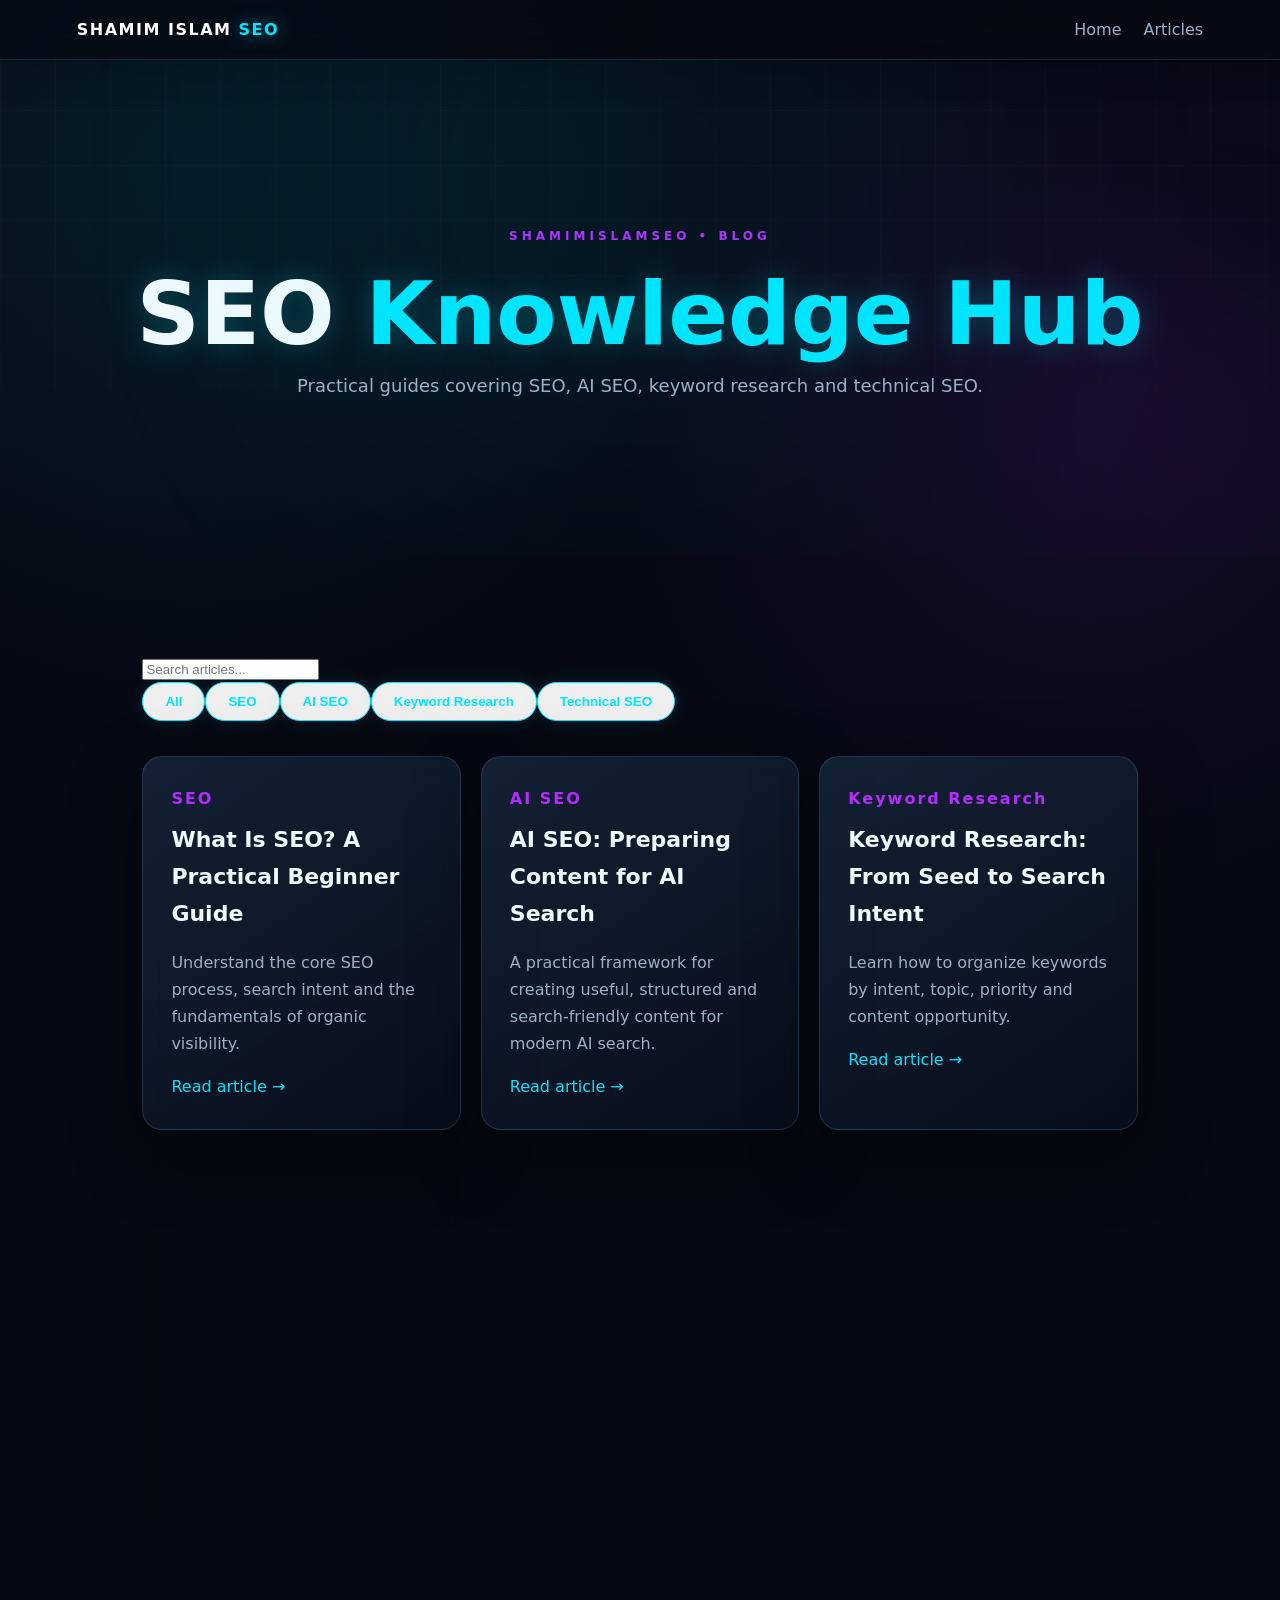
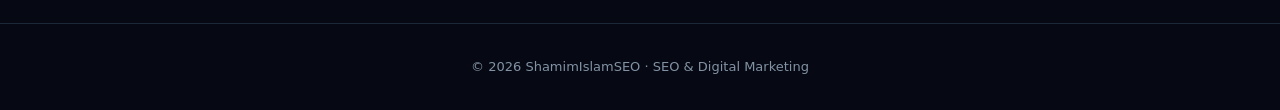
==== blog/index.html @ feb34852 "Add SEO blog hub with search and category filters" ====
<!doctype html><html lang="en"><head><meta charset="utf-8"><meta name="viewport" content="width=device-width,initial-scale=1"><title>SEO Blog | ShamimIslamSEO</title><meta name="description" content="SEO, AI SEO, Keyword Research and Technical SEO articles by ShamimIslamSEO."><meta name="robots" content="index,follow"><link rel="canonical" href="https://shamimislamseo.github.io/blog/"><meta property="og:title" content="SEO Blog | ShamimIslamSEO"><meta property="og:description" content="Practical SEO, AI SEO, Keyword Research and Technical SEO articles."><meta property="og:type" content="website"><meta property="og:url" content="https://shamimislamseo.github.io/blog/"><link rel="stylesheet" href="../style.css"></head><body><header class="nav"><a class="brand" href="../">SHAMIM ISLAM <span>SEO</span></a><nav><a href="../">Home</a><a href="#articles">Articles</a></nav></header><main><section class="hero" style="min-height:55vh"><p class="eyebrow">SHAMIMISLAMSEO • BLOG</p><h1>SEO <span>Knowledge Hub</span></h1><p class="lead">Practical guides covering SEO, AI SEO, keyword research and technical SEO.</p></section><section id="articles" class="section"><div class="blog-tools"><input id="search" type="search" placeholder="Search articles..." aria-label="Search articles"><div class="filters"><button class="btn filter active" data-category="all">All</button><button class="btn filter" data-category="SEO">SEO</button><button class="btn filter" data-category="AI SEO">AI SEO</button><button class="btn filter" data-category="Keyword Research">Keyword Research</button><button class="btn filter" data-category="Technical SEO">Technical SEO</button></div></div><div id="posts" class="grid"></div><p id="empty" hidden>No matching articles found.</p></section></main><footer>© <span id="year"></span> ShamimIslamSEO · SEO & Digital Marketing</footer><script>const posts=[{title:'What Is SEO? A Practical Beginner Guide',cat:'SEO',desc:'Understand the core SEO process, search intent and the fundamentals of organic visibility.',url:'seo-basics.html'},{title:'AI SEO: Preparing Content for AI Search',cat:'AI SEO',desc:'A practical framework for creating useful, structured and search-friendly content for modern AI search.',url:'ai-seo.html'},{title:'Keyword Research: From Seed to Search Intent',cat:'Keyword Research',desc:'Learn how to organize keywords by intent, topic, priority and content opportunity.',url:'keyword-research.html'},{title:'Technical SEO Checklist for Modern Websites',cat:'Technical SEO',desc:'A focused checklist for crawlability, indexing, performance, structured data and site architecture.',url:'technical-seo.html'}];let category='all';const postsEl=document.getElementById('posts'),search=document.getElementById('search'),empty=document.getElementById('empty');function render(){const q=search.value.toLowerCase().trim();const list=posts.filter(p=>(category==='all'||p.cat===category)&&(!q||(p.title+' '+p.desc+' '+p.cat).toLowerCase().includes(q)));postsEl.innerHTML=list.map(p=>`<article class="reveal visible"><div class="tag">${p.cat}</div><h3>${p.title}</h3><p>${p.desc}</p><a href="${p.url}">Read article →</a></article>`).join('');empty.hidden=list.length!==0}document.querySelectorAll('.filter').forEach(b=>b.onclick=()=>{document.querySelectorAll('.filter').forEach(x=>x.classList.remove('active'));b.classList.add('active');category=b.dataset.category;render()});search.oninput=render;document.getElementById('year').textContent=new Date().getFullYear();render();</script></body></html>
---- style.css ----
:root{--bg:#060913;--panel:rgba(15,23,42,.62);--panel2:rgba(20,31,52,.72);--text:#eef9ff;--muted:#9fb0c4;--cyan:#00e5ff;--purple:#b52cff;--line:rgba(130,180,220,.18);--shadow:0 24px 70px rgba(0,0,0,.35)}
*{box-sizing:border-box}html{scroll-behavior:smooth}body{margin:0;background:radial-gradient(circle at 15% 10%,rgba(0,229,255,.09),transparent 28%),radial-gradient(circle at 85% 25%,rgba(181,44,255,.09),transparent 28%),var(--bg);color:var(--text);font-family:Inter,system-ui,-apple-system,Segoe UI,sans-serif;line-height:1.7;overflow-x:hidden}body:before{content:"";position:fixed;inset:0;pointer-events:none;background-image:linear-gradient(rgba(255,255,255,.025) 1px,transparent 1px),linear-gradient(90deg,rgba(255,255,255,.025) 1px,transparent 1px);background-size:55px 55px;mask-image:linear-gradient(to bottom,black,transparent 75%);z-index:-1}.nav{position:sticky;top:0;z-index:50;display:flex;justify-content:space-between;align-items:center;padding:16px 6%;background:rgba(6,9,19,.72);backdrop-filter:blur(18px);-webkit-backdrop-filter:blur(18px);border-bottom:1px solid var(--line);box-shadow:0 8px 35px rgba(0,0,0,.18)}.brand{color:white;text-decoration:none;font-weight:900;letter-spacing:1.5px}.brand span{color:var(--cyan);text-shadow:0 0 18px rgba(0,229,255,.55)}nav{display:flex;gap:22px}nav a{color:var(--muted);text-decoration:none;transition:.25s}nav a:hover{color:var(--cyan);transform:translateY(-1px)}.menu{display:none;background:none;border:0;color:white;font-size:25px;cursor:pointer}
.hero{min-height:90vh;display:grid;place-content:center;text-align:center;padding:80px 7%;position:relative;overflow:hidden;perspective:1000px}.hero:before,.hero:after{content:"";position:absolute;border-radius:50%;pointer-events:none}.hero:before{width:520px;height:520px;background:var(--cyan);filter:blur(170px);opacity:.09;left:50%;top:25%;transform:translate(-50%,-50%)}.hero:after{width:260px;height:260px;background:var(--purple);filter:blur(120px);opacity:.08;right:-60px;bottom:0}.glow{font-size:52px;color:var(--cyan);text-shadow:0 0 35px var(--cyan);animation:float 4s ease-in-out infinite}.eyebrow{color:var(--purple);letter-spacing:4px;font-size:12px;font-weight:800}.hero h1{font-size:clamp(46px,8vw,88px);line-height:1.05;margin:10px 0;text-shadow:0 0 28px rgba(0,229,255,.25)}.hero h1 span{color:var(--cyan)}.hero h2{font-size:clamp(20px,3vw,30px);margin:12px 0;color:#d8e7f1}.lead{max-width:850px;margin:0 auto;color:var(--muted);font-size:18px}.buttons{display:flex;justify-content:center;gap:14px;margin-top:30px;flex-wrap:wrap}.btn{display:inline-block;padding:11px 22px;border:1px solid var(--cyan);border-radius:30px;color:var(--cyan);text-decoration:none;font-weight:800;box-shadow:0 0 18px rgba(0,229,255,.12);transition:.25s}.btn:hover{background:var(--cyan);color:#071019;transform:translateY(-3px);box-shadow:0 12px 30px rgba(0,229,255,.2)}.btn.ghost{border-color:var(--purple);color:#d98cff}.btn.ghost:hover{background:var(--purple);color:white}
.section{padding:100px 8%;max-width:1200px;margin:auto}.section h2{font-size:40px;margin:0 0 18px}.section>p:not(.eyebrow){color:var(--muted);max-width:850px}.alt{max-width:none;background:rgba(255,255,255,.018);border-top:1px solid rgba(255,255,255,.04);border-bottom:1px solid rgba(255,255,255,.04)}.grid{display:grid;grid-template-columns:repeat(3,1fr);gap:20px;margin-top:35px}.grid article,.steps>div,.facts div{background:linear-gradient(145deg,rgba(25,43,66,.72),rgba(8,14,27,.82));border:1px solid var(--line);border-radius:20px;padding:28px;box-shadow:var(--shadow);backdrop-filter:blur(12px);-webkit-backdrop-filter:blur(12px);transition:transform .3s ease,border-color .3s ease,box-shadow .3s ease}.grid article:hover,.steps>div:hover,.facts div:hover{transform:translateY(-8px) rotateX(1deg);border-color:rgba(0,229,255,.35);box-shadow:0 28px 80px rgba(0,0,0,.42),0 0 30px rgba(0,229,255,.06)}.grid h3{font-size:22px;margin:8px 0}.grid p,.steps p{color:var(--muted)}.grid a{color:var(--cyan);text-decoration:none}.grid article>span,.tag{color:var(--purple);font-weight:900;letter-spacing:2px}.facts{display:grid;grid-template-columns:repeat(3,1fr);gap:18px;margin-top:35px}.facts div{border-left:2px solid var(--cyan)}.facts b,.facts small{display:block}.facts b{font-size:25px}.facts small{color:var(--muted)}.steps{display:grid;grid-template-columns:repeat(3,1fr);gap:20px;margin-top:35px}.steps b{font-size:30px;color:var(--cyan)}.note{margin-top:25px!important;font-size:13px}.contact{text-align:center}.contact>p{margin-left:auto;margin-right:auto}footer{text-align:center;padding:32px;color:#8292a4;border-top:1px solid var(--line);font-size:13px}.reveal{opacity:0;transform:translateY(28px);transition:opacity .7s ease,transform .7s ease}.reveal.visible{opacity:1;transform:none}
@keyframes float{0%,100%{transform:translateY(0) rotate(0)}50%{transform:translateY(-9px) rotate(3deg)}}
@media(max-width:800px){nav{display:none;position:absolute;top:67px;left:0;right:0;background:rgba(7,12,23,.97);padding:20px;flex-direction:column;border-bottom:1px solid var(--line)}.nav nav.open{display:flex}.menu{display:block}.grid,.steps,.facts{grid-template-columns:1fr}.section{padding:75px 6%}.hero{min-height:84vh;padding:60px 6%}.hero h1{font-size:48px}.lead{font-size:16px}}@media(prefers-reduced-motion:reduce){html{scroll-behavior:auto}.reveal{opacity:1;transform:none;transition:none}.glow{animation:none}.grid article,.steps>div,.facts div,.btn{transition:none}}
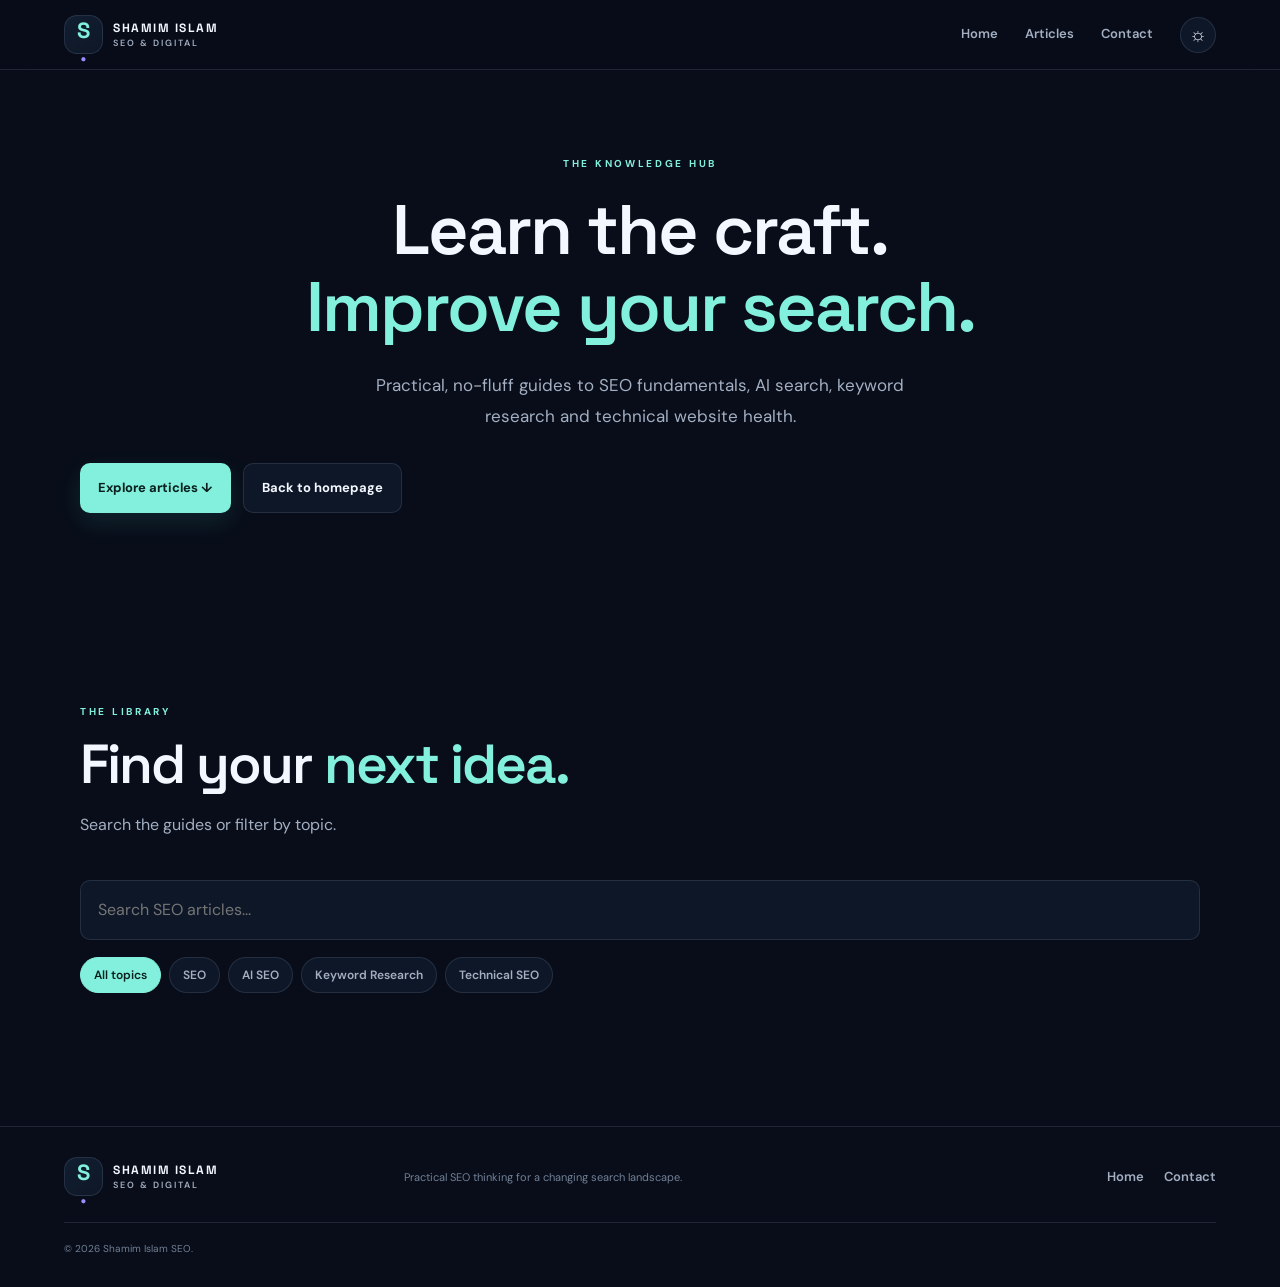
==== commit b456b12d: "Refresh SEO blog hub to match new site design" ====
--- a/blog/index.html
+++ b/blog/index.html
@@ -1 +1 @@
-<!doctype html><html lang="en"><head><meta charset="utf-8"><meta name="viewport" content="width=device-width,initial-scale=1"><title>SEO Blog | ShamimIslamSEO</title><meta name="description" content="SEO, AI SEO, Keyword Research and Technical SEO articles by ShamimIslamSEO."><meta name="robots" content="index,follow"><link rel="canonical" href="https://shamimislamseo.github.io/blog/"><meta property="og:title" content="SEO Blog | ShamimIslamSEO"><meta property="og:description" content="Practical SEO, AI SEO, Keyword Research and Technical SEO articles."><meta property="og:type" content="website"><meta property="og:url" content="https://shamimislamseo.github.io/blog/"><link rel="stylesheet" href="../style.css"></head><body><header class="nav"><a class="brand" href="../">SHAMIM ISLAM <span>SEO</span></a><nav><a href="../">Home</a><a href="#articles">Articles</a></nav></header><main><section class="hero" style="min-height:55vh"><p class="eyebrow">SHAMIMISLAMSEO • BLOG</p><h1>SEO <span>Knowledge Hub</span></h1><p class="lead">Practical guides covering SEO, AI SEO, keyword research and technical SEO.</p></section><section id="articles" class="section"><div class="blog-tools"><input id="search" type="search" placeholder="Search articles..." aria-label="Search articles"><div class="filters"><button class="btn filter active" data-category="all">All</button><button class="btn filter" data-category="SEO">SEO</button><button class="btn filter" data-category="AI SEO">AI SEO</button><button class="btn filter" data-category="Keyword Research">Keyword Research</button><button class="btn filter" data-category="Technical SEO">Technical SEO</button></div></div><div id="posts" class="grid"></div><p id="empty" hidden>No matching articles found.</p></section></main><footer>© <span id="year"></span> ShamimIslamSEO · SEO & Digital Marketing</footer><script>const posts=[{title:'What Is SEO? A Practical Beginner Guide',cat:'SEO',desc:'Understand the core SEO process, search intent and the fundamentals of organic visibility.',url:'seo-basics.html'},{title:'AI SEO: Preparing Content for AI Search',cat:'AI SEO',desc:'A practical framework for creating useful, structured and search-friendly content for modern AI search.',url:'ai-seo.html'},{title:'Keyword Research: From Seed to Search Intent',cat:'Keyword Research',desc:'Learn how to organize keywords by intent, topic, priority and content opportunity.',url:'keyword-research.html'},{title:'Technical SEO Checklist for Modern Websites',cat:'Technical SEO',desc:'A focused checklist for crawlability, indexing, performance, structured data and site architecture.',url:'technical-seo.html'}];let category='all';const postsEl=document.getElementById('posts'),search=document.getElementById('search'),empty=document.getElementById('empty');function render(){const q=search.value.toLowerCase().trim();const list=posts.filter(p=>(category==='all'||p.cat===category)&&(!q||(p.title+' '+p.desc+' '+p.cat).toLowerCase().includes(q)));postsEl.innerHTML=list.map(p=>`<article class="reveal visible"><div class="tag">${p.cat}</div><h3>${p.title}</h3><p>${p.desc}</p><a href="${p.url}">Read article →</a></article>`).join('');empty.hidden=list.length!==0}document.querySelectorAll('.filter').forEach(b=>b.onclick=()=>{document.querySelectorAll('.filter').forEach(x=>x.classList.remove('active'));b.classList.add('active');category=b.dataset.category;render()});search.oninput=render;document.getElementById('year').textContent=new Date().getFullYear();render();</script></body></html>+<!doctype html><html lang="en"><head><meta charset="utf-8"><meta name="viewport" content="width=device-width,initial-scale=1"><title>SEO Blog | ShamimIslamSEO</title><meta name="description" content="Practical guides about SEO, AI SEO, keyword research and technical SEO by ShamimIslamSEO."><meta name="robots" content="index,follow,max-image-preview:large"><link rel="canonical" href="https://shamimislamseo.github.io/blog/"><meta name="theme-color" content="#080d19"><meta property="og:title" content="SEO Blog | ShamimIslamSEO"><meta property="og:description" content="Practical guides about SEO, AI SEO, keyword research and technical SEO."><meta property="og:type" content="website"><meta property="og:url" content="https://shamimislamseo.github.io/blog/"><link rel="stylesheet" href="../style.css"><script type="application/ld+json">{"@context":"https://schema.org","@type":"Blog","name":"ShamimIslamSEO Blog","url":"https://shamimislamseo.github.io/blog/","author":{"@type":"Person","name":"Shamim Islam"}}</script></head><body><header class="site-header"><a class="brand" href="../"><span class="brand-mark">S<span>·</span></span><span class="brand-name">SHAMIM ISLAM<small>SEO & DIGITAL</small></span></a><button class="menu" aria-label="Toggle navigation" aria-expanded="false">☰</button><nav class="main-nav"><a href="../">Home</a><a href="#articles">Articles</a><a href="../#contact">Contact</a><button class="theme-toggle" type="button" aria-label="Switch color theme">☼</button></nav></header><main class="blog-page"><section class="hero section-wrap"><p class="eyebrow">THE KNOWLEDGE HUB</p><h1>Learn the craft.<br><span>Improve your search.</span></h1><p class="hero-lead">Practical, no-fluff guides to SEO fundamentals, AI search, keyword research and technical website health.</p><div class="hero-actions"><a class="button button-primary" href="#articles">Explore articles ↓</a><a class="button button-secondary" href="../">Back to homepage</a></div></section><section id="articles" class="section-wrap section-pad"><div class="section-heading"><p class="eyebrow">THE LIBRARY</p><h2>Find your <span>next idea.</span></h2><p class="section-intro">Search the guides or filter by topic.</p></div><div class="blog-tools"><input id="search" type="search" placeholder="Search SEO articles..." aria-label="Search articles"><div class="filters"><button class="filter active" data-category="all">All topics</button><button class="filter" data-category="SEO">SEO</button><button class="filter" data-category="AI SEO">AI SEO</button><button class="filter" data-category="Keyword Research">Keyword Research</button><button class="filter" data-category="Technical SEO">Technical SEO</button></div></div><div id="posts"></div><p id="empty" hidden>No articles match your search. Try another keyword or category.</p></section></main><footer class="site-footer"><a class="brand footer-brand" href="../"><span class="brand-mark">S<span>·</span></span><span class="brand-name">SHAMIM ISLAM<small>SEO & DIGITAL</small></span></a><p>Practical SEO thinking for a changing search landscape.</p><div class="footer-links"><a href="../">Home</a><a href="../#contact">Contact</a></div><small>© <span id="year"></span> Shamim Islam SEO.</small></footer><script>const posts=[{title:'What Is SEO? A Practical Beginner Guide',cat:'SEO',desc:'Understand search intent, technical foundations and useful content.',url:'seo-basics.html',time:'6 min read'},{title:'AI SEO: Preparing Content for AI Search',cat:'AI SEO',desc:'Make content clear, trustworthy and easy to understand across modern search experiences.',url:'ai-seo.html',time:'5 min read'},{title:'Keyword Research: From Seed to Search Intent',cat:'Keyword Research',desc:'A repeatable workflow to discover topics and prioritize content opportunities.',url:'keyword-research.html',time:'5 min read'},{title:'Technical SEO Checklist for Modern Websites',cat:'Technical SEO',desc:'Review crawlability, indexing, internal links, performance and structured data.',url:'technical-seo.html',time:'7 min read'}];let category='all';const postsEl=document.getElementById('posts'),search=document.getElementById('search'),empty=document.getElementById('empty');function render(){const q=search.value.toLowerCase().trim();const list=posts.filter(p=>(category==='all'||p.cat===category)&&(!q||(p.title+' '+p.desc+' '+p.cat).toLowerCase().includes(q)));postsEl.innerHTML=list.map((p,i)=>'<a class="article-card reveal is-visible" href="'+p.url+'"><span class="article-category">'+p.cat.toUpperCase()+'</span><h3>'+p.title+'</h3><p>'+p.desc+'</p><span class="article-read">'+p.time+' <b>Read guide ↗</b></span></a>').join('');postsEl.className='article-grid';empty.hidden=list.length!==0}document.querySelectorAll('.filter').forEach(b=>b.onclick=()=>{document.querySelectorAll('.filter').forEach(x=>x.classList.remove('active'));b.classList.add('active');category=b.dataset.category;render()});search.oninput=render;document.getElementById('year').textContent=new Date().getFullYear();const menu=document.querySelector('.menu'),nav=document.querySelector('.main-nav');menu.onclick=()=>{const open=nav.classList.toggle('is-open');menu.setAttribute('aria-expanded',String(open));menu.textContent=open?'×':'☰'};nav.querySelectorAll('a').forEach(a=>a.onclick=()=>{nav.classList.remove('is-open');menu.setAttribute('aria-expanded','false');menu.textContent='☰'});const themeButton=document.querySelector('.theme-toggle');if(localStorage.getItem('sis-theme')==='light')document.documentElement.dataset.theme='light';themeButton.textContent=document.documentElement.dataset.theme==='light'?'☾':'☼';themeButton.onclick=()=>{const light=document.documentElement.dataset.theme!=='light';document.documentElement.dataset.theme=light?'light':'dark';localStorage.setItem('sis-theme',light?'light':'dark');themeButton.textContent=light?'☾':'☼'};</script></body></html>
--- a/style.css
+++ b/style.css
@@ -1,6 +1,20 @@
-:root{--bg:#060913;--panel:rgba(15,23,42,.62);--panel2:rgba(20,31,52,.72);--text:#eef9ff;--muted:#9fb0c4;--cyan:#00e5ff;--purple:#b52cff;--line:rgba(130,180,220,.18);--shadow:0 24px 70px rgba(0,0,0,.35)}
-*{box-sizing:border-box}html{scroll-behavior:smooth}body{margin:0;background:radial-gradient(circle at 15% 10%,rgba(0,229,255,.09),transparent 28%),radial-gradient(circle at 85% 25%,rgba(181,44,255,.09),transparent 28%),var(--bg);color:var(--text);font-family:Inter,system-ui,-apple-system,Segoe UI,sans-serif;line-height:1.7;overflow-x:hidden}body:before{content:"";position:fixed;inset:0;pointer-events:none;background-image:linear-gradient(rgba(255,255,255,.025) 1px,transparent 1px),linear-gradient(90deg,rgba(255,255,255,.025) 1px,transparent 1px);background-size:55px 55px;mask-image:linear-gradient(to bottom,black,transparent 75%);z-index:-1}.nav{position:sticky;top:0;z-index:50;display:flex;justify-content:space-between;align-items:center;padding:16px 6%;background:rgba(6,9,19,.72);backdrop-filter:blur(18px);-webkit-backdrop-filter:blur(18px);border-bottom:1px solid var(--line);box-shadow:0 8px 35px rgba(0,0,0,.18)}.brand{color:white;text-decoration:none;font-weight:900;letter-spacing:1.5px}.brand span{color:var(--cyan);text-shadow:0 0 18px rgba(0,229,255,.55)}nav{display:flex;gap:22px}nav a{color:var(--muted);text-decoration:none;transition:.25s}nav a:hover{color:var(--cyan);transform:translateY(-1px)}.menu{display:none;background:none;border:0;color:white;font-size:25px;cursor:pointer}
-.hero{min-height:90vh;display:grid;place-content:center;text-align:center;padding:80px 7%;position:relative;overflow:hidden;perspective:1000px}.hero:before,.hero:after{content:"";position:absolute;border-radius:50%;pointer-events:none}.hero:before{width:520px;height:520px;background:var(--cyan);filter:blur(170px);opacity:.09;left:50%;top:25%;transform:translate(-50%,-50%)}.hero:after{width:260px;height:260px;background:var(--purple);filter:blur(120px);opacity:.08;right:-60px;bottom:0}.glow{font-size:52px;color:var(--cyan);text-shadow:0 0 35px var(--cyan);animation:float 4s ease-in-out infinite}.eyebrow{color:var(--purple);letter-spacing:4px;font-size:12px;font-weight:800}.hero h1{font-size:clamp(46px,8vw,88px);line-height:1.05;margin:10px 0;text-shadow:0 0 28px rgba(0,229,255,.25)}.hero h1 span{color:var(--cyan)}.hero h2{font-size:clamp(20px,3vw,30px);margin:12px 0;color:#d8e7f1}.lead{max-width:850px;margin:0 auto;color:var(--muted);font-size:18px}.buttons{display:flex;justify-content:center;gap:14px;margin-top:30px;flex-wrap:wrap}.btn{display:inline-block;padding:11px 22px;border:1px solid var(--cyan);border-radius:30px;color:var(--cyan);text-decoration:none;font-weight:800;box-shadow:0 0 18px rgba(0,229,255,.12);transition:.25s}.btn:hover{background:var(--cyan);color:#071019;transform:translateY(-3px);box-shadow:0 12px 30px rgba(0,229,255,.2)}.btn.ghost{border-color:var(--purple);color:#d98cff}.btn.ghost:hover{background:var(--purple);color:white}
-.section{padding:100px 8%;max-width:1200px;margin:auto}.section h2{font-size:40px;margin:0 0 18px}.section>p:not(.eyebrow){color:var(--muted);max-width:850px}.alt{max-width:none;background:rgba(255,255,255,.018);border-top:1px solid rgba(255,255,255,.04);border-bottom:1px solid rgba(255,255,255,.04)}.grid{display:grid;grid-template-columns:repeat(3,1fr);gap:20px;margin-top:35px}.grid article,.steps>div,.facts div{background:linear-gradient(145deg,rgba(25,43,66,.72),rgba(8,14,27,.82));border:1px solid var(--line);border-radius:20px;padding:28px;box-shadow:var(--shadow);backdrop-filter:blur(12px);-webkit-backdrop-filter:blur(12px);transition:transform .3s ease,border-color .3s ease,box-shadow .3s ease}.grid article:hover,.steps>div:hover,.facts div:hover{transform:translateY(-8px) rotateX(1deg);border-color:rgba(0,229,255,.35);box-shadow:0 28px 80px rgba(0,0,0,.42),0 0 30px rgba(0,229,255,.06)}.grid h3{font-size:22px;margin:8px 0}.grid p,.steps p{color:var(--muted)}.grid a{color:var(--cyan);text-decoration:none}.grid article>span,.tag{color:var(--purple);font-weight:900;letter-spacing:2px}.facts{display:grid;grid-template-columns:repeat(3,1fr);gap:18px;margin-top:35px}.facts div{border-left:2px solid var(--cyan)}.facts b,.facts small{display:block}.facts b{font-size:25px}.facts small{color:var(--muted)}.steps{display:grid;grid-template-columns:repeat(3,1fr);gap:20px;margin-top:35px}.steps b{font-size:30px;color:var(--cyan)}.note{margin-top:25px!important;font-size:13px}.contact{text-align:center}.contact>p{margin-left:auto;margin-right:auto}footer{text-align:center;padding:32px;color:#8292a4;border-top:1px solid var(--line);font-size:13px}.reveal{opacity:0;transform:translateY(28px);transition:opacity .7s ease,transform .7s ease}.reveal.visible{opacity:1;transform:none}
-@keyframes float{0%,100%{transform:translateY(0) rotate(0)}50%{transform:translateY(-9px) rotate(3deg)}}
-@media(max-width:800px){nav{display:none;position:absolute;top:67px;left:0;right:0;background:rgba(7,12,23,.97);padding:20px;flex-direction:column;border-bottom:1px solid var(--line)}.nav nav.open{display:flex}.menu{display:block}.grid,.steps,.facts{grid-template-columns:1fr}.section{padding:75px 6%}.hero{min-height:84vh;padding:60px 6%}.hero h1{font-size:48px}.lead{font-size:16px}}@media(prefers-reduced-motion:reduce){html{scroll-behavior:auto}.reveal{opacity:1;transform:none;transition:none}.glow{animation:none}.grid article,.steps>div,.facts div,.btn{transition:none}}
+@import url('https://fonts.googleapis.com/css2?family=DM+Sans:wght@400;500;600;700&family=Space+Grotesk:wght@400;500;600;700&display=swap');
+:root{color-scheme:dark;--bg:#080d19;--surface:#0e1727;--surface2:#111e31;--text:#f3f7ff;--muted:#a3afc2;--faint:#718096;--line:rgba(164,190,220,.15);--accent:#82f0dc;--accent2:#9c8cff;--shadow:0 24px 70px rgba(0,0,0,.25);--header:rgba(8,13,25,.82)}
+:root[data-theme="light"]{color-scheme:light;--bg:#f4f7fb;--surface:#fff;--surface2:#edf2f8;--text:#152033;--muted:#56657a;--faint:#728097;--line:rgba(35,58,86,.15);--accent:#087f78;--accent2:#6750c7;--shadow:0 24px 60px rgba(30,54,85,.09);--header:rgba(247,250,255,.86)}
+*{box-sizing:border-box}html{scroll-behavior:smooth;scroll-padding-top:90px}body{margin:0;background:var(--bg);color:var(--text);font-family:'DM Sans',system-ui,sans-serif;line-height:1.7;overflow-x:hidden;transition:background .3s,color .3s}a{color:inherit}.ambient{position:absolute;width:380px;height:380px;border-radius:50%;filter:blur(100px);opacity:.12;pointer-events:none;z-index:-1}.ambient-a{top:150px;left:-200px;background:#4fe4d2}.ambient-b{top:420px;right:-220px;background:#8b70ff}
+.site-header{position:sticky;top:0;z-index:100;display:flex;justify-content:space-between;align-items:center;padding:15px max(5%,calc((100% - 1180px)/2));background:var(--header);border-bottom:1px solid var(--line);backdrop-filter:blur(20px);-webkit-backdrop-filter:blur(20px)}.brand{display:flex;align-items:center;gap:10px;text-decoration:none}.brand-mark{display:grid;place-items:center;width:39px;height:39px;border:1px solid var(--line);border-radius:13px;background:linear-gradient(145deg,var(--surface2),var(--surface));font:700 22px 'Space Grotesk';color:var(--accent)}.brand-mark span{color:var(--accent2)}.brand-name{font:700 12px 'Space Grotesk';letter-spacing:1.5px;line-height:1.4}.brand-name small{display:block;color:var(--muted);font:600 9px 'DM Sans';letter-spacing:2px}.main-nav{display:flex;align-items:center;gap:27px}.main-nav>a,.footer-links a{color:var(--muted);text-decoration:none;font-size:13px;font-weight:600;transition:color .2s}.main-nav>a:hover,.footer-links a:hover{color:var(--accent)}.menu{display:none}.theme-toggle{width:36px;height:36px;border:1px solid var(--line);border-radius:50%;background:var(--surface);color:var(--text);font-size:19px;cursor:pointer}
+.section-wrap{width:min(1120px,90%);margin-inline:auto}.hero{min-height:calc(100svh - 70px);display:grid;grid-template-columns:1.08fr .92fr;align-items:center;gap:35px;position:relative;padding-block:95px 100px}.hero-grid{position:absolute;inset:0;pointer-events:none;opacity:.18;background-image:linear-gradient(var(--line) 1px,transparent 1px),linear-gradient(90deg,var(--line) 1px,transparent 1px);background-size:55px 55px;mask-image:radial-gradient(ellipse at 60% 45%,#000,transparent 72%)}.hero-copy{position:relative;z-index:2}.eyebrow{margin:0 0 19px;color:var(--accent);font-size:10px;font-weight:700;letter-spacing:2.7px}.live-dot{display:inline-block;width:7px;height:7px;margin-right:9px;border-radius:50%;background:#55e7b2;box-shadow:0 0 12px #55e7b2;animation:pulse 2.4s infinite}.hero h1,.section-heading h2,.contact-panel h2{font:600 clamp(44px,6vw,78px)/1.04 'Space Grotesk',sans-serif;letter-spacing:-3px;margin:0}.hero h1 span,.section-heading h2 span,.contact-panel h2 span{color:var(--accent)}.hero-lead{max-width:550px;color:var(--muted);font-size:17px;line-height:1.85;margin:25px 0 0}.hero-actions{display:flex;gap:12px;flex-wrap:wrap;margin-top:30px}.button{display:inline-flex;align-items:center;justify-content:center;gap:14px;padding:13px 18px;border-radius:10px;text-decoration:none;font-size:13px;font-weight:700;transition:transform .25s,background .25s,border-color .25s,box-shadow .25s}.button:hover{transform:translateY(-3px)}.button-primary{background:var(--accent);color:#09201f;box-shadow:0 9px 26px rgba(75,225,202,.12)}.button-primary:hover{box-shadow:0 13px 32px rgba(75,225,202,.23)}.button-secondary{border:1px solid var(--line);background:var(--surface);color:var(--text)}.button-secondary:hover{border-color:var(--accent)}.trust-line{display:flex;align-items:center;gap:9px;color:var(--faint);font-size:11px;margin-top:38px}.trust-icon{color:var(--accent2);font-size:18px}
+.hero-visual{position:relative;min-height:430px;display:grid;place-items:center;isolation:isolate}.visual-orbit{position:absolute;left:50%;top:47%;border:1px solid rgba(130,240,220,.25);border-radius:50%;transform:translate(-50%,-50%);animation:orbit 35s linear infinite}.orbit-a{width:330px;height:330px}.orbit-b{width:435px;height:435px;border-color:rgba(156,140,255,.2);border-style:dashed;animation-duration:52s;animation-direction:reverse}.visual-core{width:205px;height:205px;display:flex;flex-direction:column;align-items:center;justify-content:center;gap:8px;border-radius:50%;border:1px solid rgba(130,240,220,.35);background:radial-gradient(circle at 30% 20%,rgba(130,240,220,.17),transparent 55%),var(--surface);box-shadow:0 0 80px rgba(80,220,202,.08),inset 0 0 40px rgba(130,240,220,.04);font-size:10px;letter-spacing:3px;text-align:center;animation:bob 5s ease-in-out infinite}.visual-core b{font-size:13px;letter-spacing:2px}.core-icon{font-size:57px;line-height:1;color:var(--accent);font-family:Arial,sans-serif}.float-card{position:absolute;display:flex;align-items:center;gap:12px;padding:13px 15px;border:1px solid var(--line);border-radius:13px;background:color-mix(in srgb,var(--surface) 88%,transparent);box-shadow:var(--shadow);backdrop-filter:blur(15px);animation:bob 5.5s ease-in-out infinite}.float-card small,.float-card b{display:block}.float-card small{font-size:10px;color:var(--muted)}.float-card b{font-size:12px}.mini-icon{display:grid;place-items:center;width:34px;height:34px;border-radius:10px;background:var(--surface2);color:var(--accent);font-size:19px}.card-rank{top:80px;right:-5px}.card-ai{bottom:65px;left:-10px;animation-delay:-2.5s}.visual-caption{position:absolute;bottom:5px;color:var(--faint);font-size:10px;letter-spacing:1px}.scroll-cue{position:absolute;bottom:28px;left:0;display:flex;align-items:center;gap:10px;font-size:9px;letter-spacing:2px;color:var(--faint)}.scroll-cue span{height:1px;width:28px;background:var(--accent)}
+.section-pad{padding-block:105px}.section-heading{margin-bottom:42px}.section-heading h2{font-size:clamp(36px,4.5vw,55px);letter-spacing:-2px}.section-intro{max-width:590px;color:var(--muted);margin:18px 0 0}.section-heading .eyebrow{margin-bottom:16px}.section-heading h2 span{color:var(--accent)}#about{display:grid;grid-template-columns:.85fr 1.15fr;gap:75px;align-items:start}.about-copy{max-width:620px}.about-copy p{color:var(--muted);margin-top:0}.about-copy .large-copy{font:500 22px/1.55 'Space Grotesk';color:var(--text)}.text-link{display:inline-flex;gap:15px;align-items:center;color:var(--accent);text-decoration:none;font-size:13px;font-weight:700;margin-top:12px}
+.section-band{background:var(--surface);border-block:1px solid var(--line)}.service-grid{display:grid;grid-template-columns:repeat(4,1fr);gap:15px}.service-card{padding:23px 21px 25px;border:1px solid var(--line);border-radius:15px;background:var(--bg);transition:transform .25s,border-color .25s,box-shadow .25s}.service-card:hover{transform:translateY(-6px);border-color:color-mix(in srgb,var(--accent) 45%,var(--line));box-shadow:var(--shadow)}.service-top{display:flex;justify-content:space-between;align-items:center}.service-number{font-size:10px;color:var(--faint);letter-spacing:1px}.service-symbol{font-size:25px;color:var(--accent)}.service-card h3{font:600 20px 'Space Grotesk';margin:35px 0 10px}.service-card p,.work-meta p,.article-card p{font-size:13px;color:var(--muted);line-height:1.8}.service-card>a{display:inline-flex;gap:8px;margin-top:10px;color:var(--accent);font-size:11px;font-weight:700;text-decoration:none}
+.work-grid{display:grid;grid-template-columns:repeat(3,1fr);gap:17px}.work-card{min-width:0;padding:13px;border:1px solid var(--line);border-radius:16px;background:var(--surface);text-decoration:none;transition:transform .25s,border-color .25s}.work-card:hover{transform:translateY(-5px);border-color:var(--accent)}.work-label{display:block;margin:7px 6px 13px;font-size:9px;letter-spacing:1.6px;color:var(--faint)}.work-art{height:170px;border-radius:10px;display:flex;align-items:center;justify-content:center;position:relative;overflow:hidden}.art-blog{background:radial-gradient(circle at 50% 50%,rgba(130,240,220,.18),transparent 60%),linear-gradient(135deg,#102c36,#101729)}.art-blog>span{font:700 60px 'Space Grotesk';color:#eafffb;letter-spacing:-5px}.art-plus{color:#82f0dc}.work-art i{position:absolute;bottom:18px;font-size:10px;color:#b6c8d2;font-style:normal;letter-spacing:2px}.art-code{background:radial-gradient(circle at 50%,rgba(156,140,255,.22),transparent 60%),linear-gradient(135deg,#221d40,#111729)}.code-bracket{font:600 60px 'Space Grotesk';color:#c3b9ff}.art-web{background:radial-gradient(circle at 50%,rgba(130,240,220,.13),transparent 70%),#101929}.web-window{display:grid;grid-template-columns:repeat(3,1fr);gap:8px;width:125px;height:90px;padding:12px;border:1px solid rgba(130,240,220,.35);border-radius:9px;background:rgba(8,13,25,.6)}.web-window b{height:5px;border-radius:4px;background:#82f0dc}.web-window i{height:36px;border-radius:4px;background:linear-gradient(145deg,rgba(130,240,220,.28),rgba(156,140,255,.1))}.work-meta{display:flex;justify-content:space-between;align-items:center;gap:12px;padding:14px 6px 5px}.work-meta h3{font:600 17px 'Space Grotesk';margin:0}.work-meta p{margin:5px 0 0;font-size:11px}.arrow-circle{flex-shrink:0;display:grid;place-items:center;width:33px;height:33px;border:1px solid var(--line);border-radius:50%;color:var(--accent)}.honesty-note{font-size:11px;color:var(--faint);margin-top:20px}
+.process-layout{display:grid;grid-template-columns:.9fr 1.1fr;gap:90px}.process-list{border-top:1px solid var(--line)}.process-item{display:grid;grid-template-columns:50px 1fr;gap:17px;padding:21px 0;border-bottom:1px solid var(--line)}.process-item>span{font:600 16px 'Space Grotesk';color:var(--accent2)}.process-item h3{font:600 18px 'Space Grotesk';margin:0 0 4px}.process-item p{font-size:13px;color:var(--muted);margin:0}
+.article-grid{display:grid;grid-template-columns:repeat(3,1fr);gap:16px}.article-card{display:flex;flex-direction:column;padding:25px;border:1px solid var(--line);border-radius:14px;background:var(--surface);text-decoration:none;transition:transform .25s,border-color .25s}.article-card:hover{transform:translateY(-5px);border-color:var(--accent)}.article-category{font-size:9px;font-weight:700;letter-spacing:1.7px;color:var(--accent2)}.article-card h3{font:600 20px/1.35 'Space Grotesk';margin:22px 0 5px}.article-card p{margin:5px 0 25px}.article-read{display:flex;justify-content:space-between;align-items:center;margin-top:auto;padding-top:14px;border-top:1px solid var(--line);font-size:11px;color:var(--muted)}.article-read b{font-size:17px;color:var(--accent)}.center-action{text-align:center;margin-top:32px}
+.contact-wrap{padding:0 5% 90px}.contact-panel{display:flex;justify-content:space-between;align-items:center;gap:35px;padding:clamp(28px,5vw,65px);border:1px solid var(--line);border-radius:20px;background:radial-gradient(circle at 90% 10%,rgba(130,240,220,.12),transparent 35%),var(--surface)}.contact-panel h2{font-size:clamp(35px,4vw,54px);letter-spacing:-2px}.contact-panel>div:first-child>p:last-child{color:var(--muted);max-width:450px}.contact-actions{display:flex;flex-direction:column;gap:11px;min-width:210px}.site-footer{display:grid;grid-template-columns:1fr 1.5fr 1fr;align-items:center;gap:25px;padding:30px 5%;border-top:1px solid var(--line)}.site-footer>p{font-size:11px;color:var(--faint)}.footer-links{display:flex;justify-content:flex-end;gap:20px}.site-footer>small{grid-column:1/-1;color:var(--faint);font-size:10px;padding-top:17px;border-top:1px solid var(--line)}
+.reveal{opacity:0;transform:translateY(18px);transition:opacity .7s ease,transform .7s cubic-bezier(.2,.8,.2,1)}.reveal.is-visible{opacity:1;transform:none}
+@keyframes orbit{to{transform:translate(-50%,-50%) rotate(360deg)}}@keyframes bob{0%,100%{translate:0 0}50%{translate:0 -9px}}@keyframes pulse{50%{opacity:.45}}
+/* Shared blog article styles */
+body:has(.blog-page) .hero{min-height:auto;display:block;padding-block:85px;text-align:center}body:has(.blog-page) .hero h1{font:600 clamp(42px,6vw,70px)/1.1 'Space Grotesk';letter-spacing:-2px}body:has(.blog-page) .hero .hero-lead{margin-inline:auto}body:has(.blog-page) .section{max-width:900px}.blog-tools{display:grid;gap:17px;margin:28px 0}.blog-tools input{width:100%;padding:15px 17px;border:1px solid var(--line);border-radius:10px;background:var(--surface);color:var(--text);font:inherit}.filters{display:flex;gap:8px;flex-wrap:wrap}.filter{padding:9px 13px;border:1px solid var(--line);border-radius:30px;background:var(--surface);color:var(--muted);font:600 12px 'DM Sans';cursor:pointer}.filter.active,.filter:hover{background:var(--accent);color:#09201f;border-color:var(--accent)}#posts{display:grid;grid-template-columns:repeat(2,minmax(0,1fr));gap:16px}#posts article{padding:24px;border:1px solid var(--line);border-radius:14px;background:var(--surface)}#posts h3{font:600 21px 'Space Grotesk'}#posts p{font-size:13px;color:var(--muted)}#posts a,.article-body a{color:var(--accent)}.article-body{max-width:780px;margin:auto;padding:70px 0}.article-body h1{font:600 clamp(36px,5vw,58px)/1.1 'Space Grotesk';letter-spacing:-2px}.article-body h2{font:600 27px 'Space Grotesk';margin-top:35px}.article-body p,.article-body li{color:var(--muted);font-size:16px}.article-body .lead{font-size:20px}.article-body nav{display:flex;gap:15px;margin-bottom:30px}.article-body nav a{text-decoration:none}.theme-toggle{flex-shrink:0}
+@media(max-width:950px){.hero{grid-template-columns:1fr;padding-block:80px 95px}.hero-copy{max-width:700px}.hero-visual{min-height:380px}.scroll-cue{display:none}.service-grid{grid-template-columns:repeat(2,1fr)}.process-layout{gap:45px}.contact-panel{align-items:flex-start;flex-direction:column}.contact-actions{flex-direction:row;flex-wrap:wrap}.site-footer{grid-template-columns:1fr 1fr}.site-footer>p{grid-row:2}.footer-links{grid-column:2;grid-row:1;flex-wrap:wrap}.site-footer>small{grid-row:3}}
+@media(max-width:680px){.site-header{padding:12px 5%}.menu{display:block;border:1px solid var(--line);border-radius:9px;background:var(--surface);color:var(--text);padding:6px 10px;font-size:20px}.main-nav{display:none;position:absolute;top:100%;left:0;right:0;flex-direction:column;align-items:stretch;gap:0;padding:10px 5% 18px;background:var(--header);border-bottom:1px solid var(--line)}.main-nav.is-open{display:flex}.main-nav>a{padding:12px 4px;border-bottom:1px solid var(--line)}.theme-toggle{margin-top:12px}.hero{min-height:auto;padding-block:75px 80px;gap:10px}.hero h1{font-size:clamp(43px,12vw,64px);letter-spacing:-2.5px}.hero-lead{font-size:15px}.hero-visual{min-height:350px;transform:scale(.9);margin:-5px -20px}.orbit-a{width:280px;height:280px}.orbit-b{width:350px;height:350px}.visual-core{width:170px;height:170px}.card-rank{right:0;top:50px}.card-ai{left:0;bottom:35px}.section-pad{padding-block:75px}.section-heading{margin-bottom:28px}.section-heading h2{font-size:39px}.about-copy .large-copy{font-size:19px}#about{grid-template-columns:1fr;gap:15px}.service-grid,.work-grid,.article-grid,#posts{grid-template-columns:1fr}.service-card{padding:22px}.work-art{height:150px}.process-layout{grid-template-columns:1fr;gap:15px}.contact-wrap{padding:0 5% 60px}.contact-actions{flex-direction:column;width:100%}.site-footer{grid-template-columns:1fr;gap:15px}.site-footer>p,.footer-links,.site-footer>small{grid-column:1;grid-row:auto}.footer-links{justify-content:flex-start}.footer-brand{width:max-content}.article-body{padding:45px 0}.article-body h1{font-size:40px}.filters .filter{font-size:11px}}
+@media(prefers-reduced-motion:reduce){*,*:before,*:after{scroll-behavior:auto!important;animation:none!important;transition:none!important}.reveal{opacity:1;transform:none}}
